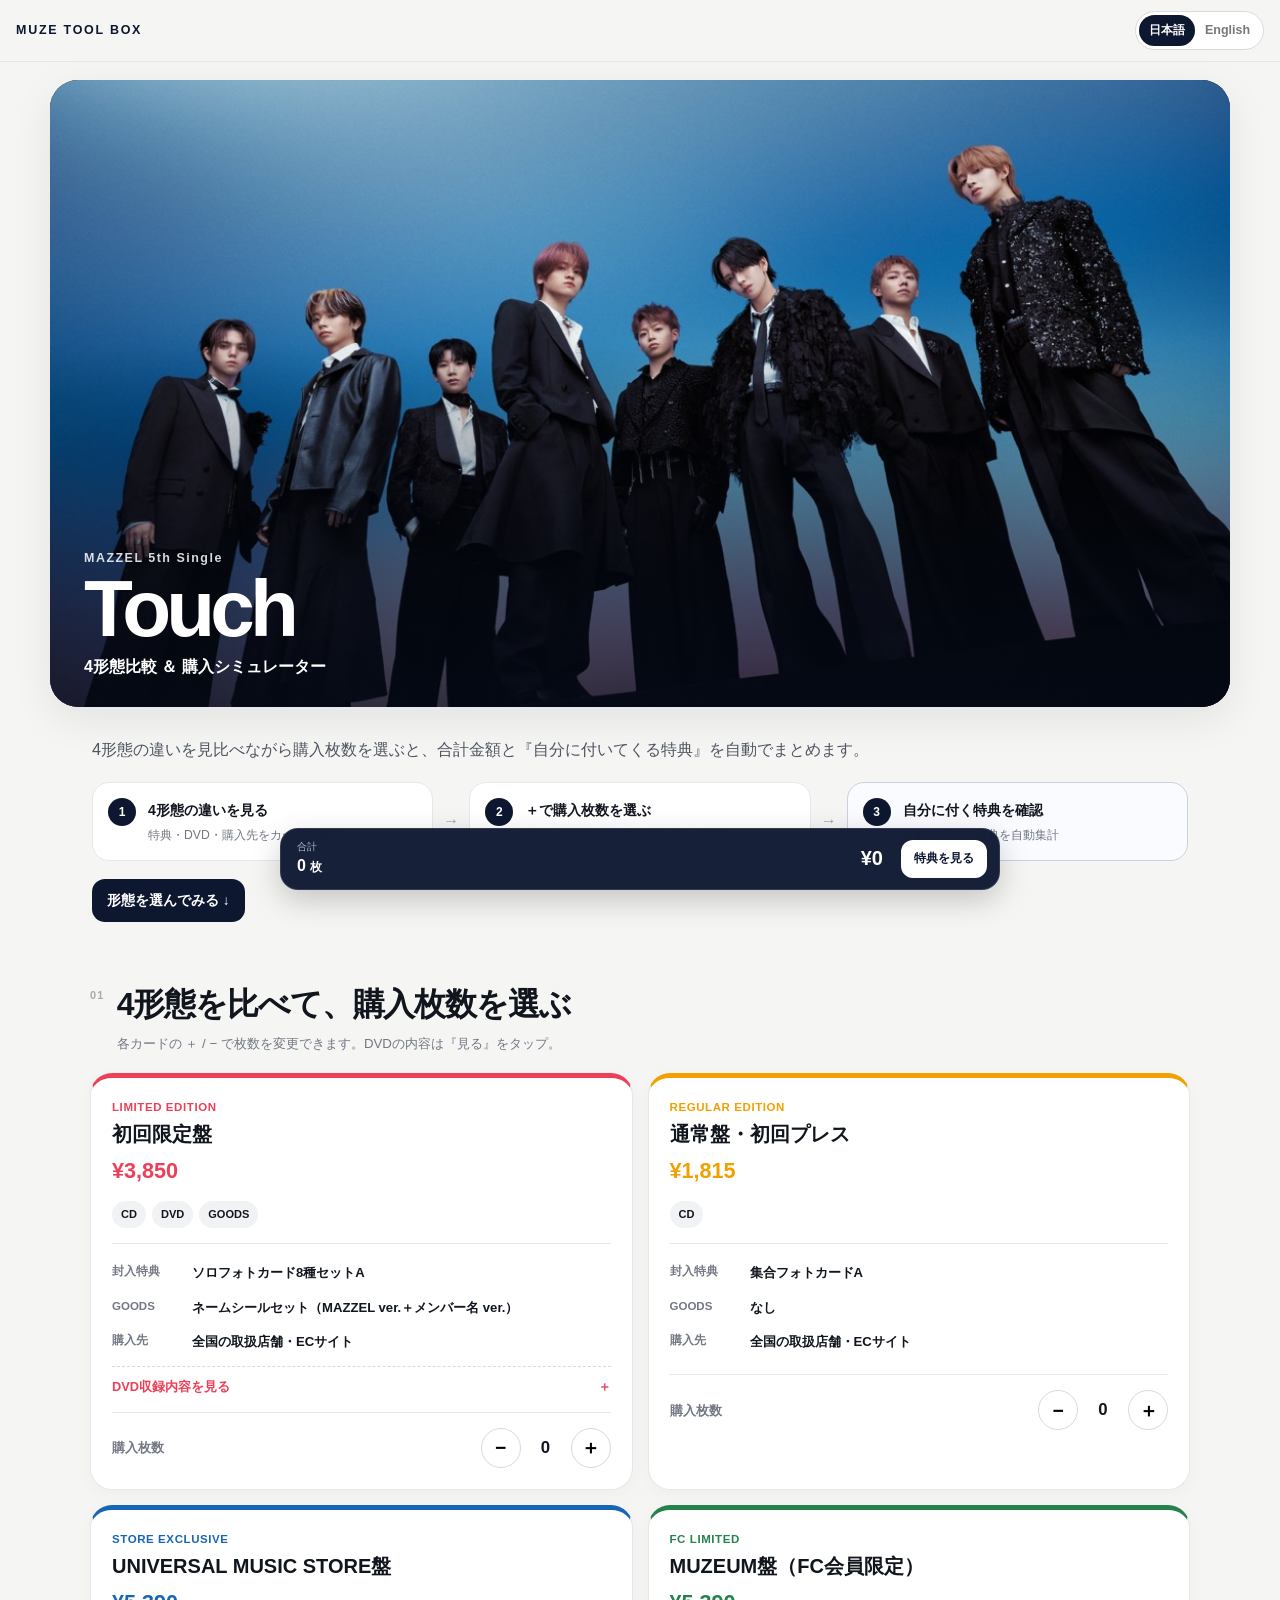
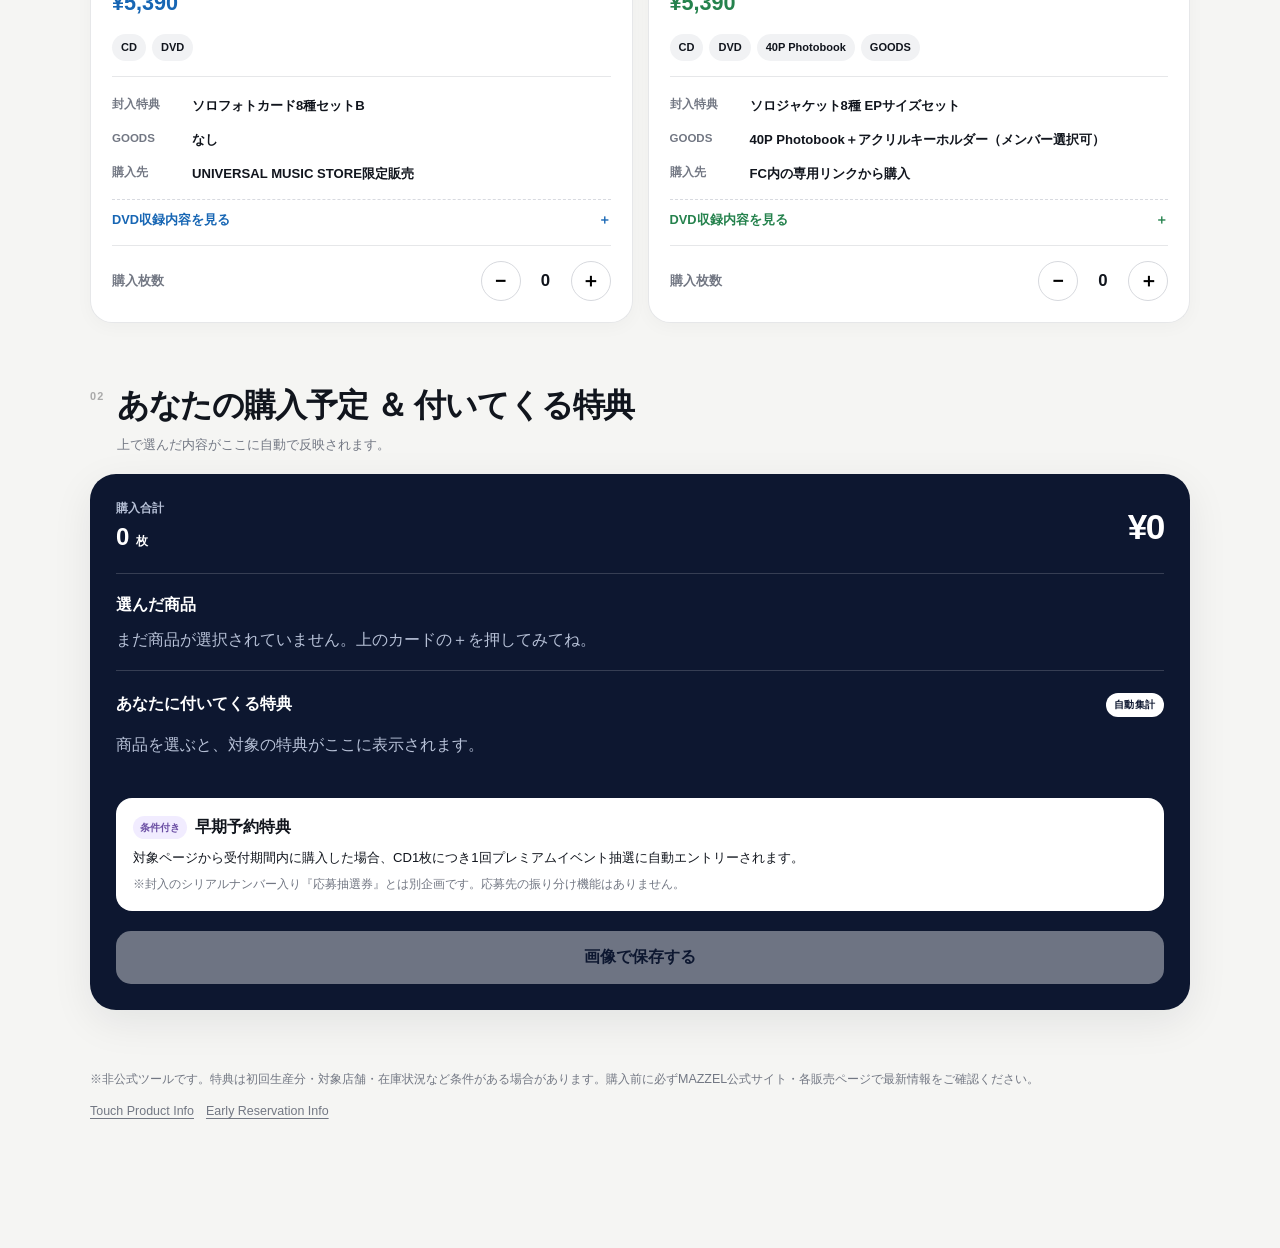
==== index.html @ d148adb3 "Update index.html" ====
<!doctype html>
<html lang="ja">
<head>
  <meta charset="utf-8">
  <meta name="viewport" content="width=device-width, initial-scale=1, viewport-fit=cover">
  <meta name="theme-color" content="#0d1730">
  <title>MAZZEL “Touch” 4 Versions Guide & Purchase Simulator</title>
  <meta name="description" content="MAZZEL 5th Single “Touch” 4形態の比較・購入シミュレーター">
  <link rel="stylesheet" href="./styles.css">
</head>
<body>
  <header class="topbar">
    <a href="#top" class="mini-brand">MUZE TOOL BOX</a>
    <div class="lang" aria-label="Language">
      <button class="lang-btn active" data-lang="ja" type="button">日本語</button>
      <button class="lang-btn" data-lang="en" type="button">English</button>
    </div>
  </header>

  <main id="top">
    <section class="hero">
      <img src="./assets/mazzel-touch.jpg" alt="MAZZEL artist photo" class="hero-img">
      <div class="hero-overlay"></div>
      <div class="hero-copy">
        <p class="eyebrow">MAZZEL 5th Single</p>
        <h1>Touch</h1>
        <p class="sub" data-ja="4形態比較 ＆ 購入シミュレーター" data-en="4 Versions Guide & Purchase Simulator">4形態比較 ＆ 購入シミュレーター</p>
      </div>
    </section>

    <section class="intro shell">
      <div class="intro-copy">
        <p class="intro-lead"
           data-ja="4形態の違いを見比べながら購入枚数を選ぶと、合計金額と『自分に付いてくる特典』を自動でまとめます。"
           data-en="Compare all four editions while choosing quantities, and the site will automatically show your total and the bonuses you’ll receive.">
          4形態の違いを見比べながら購入枚数を選ぶと、合計金額と「自分に付いてくる特典」を自動でまとめます。
        </p>
      </div>

      <div class="howto" aria-label="How to use">
        <div class="howto-item">
          <span class="howto-num">1</span>
          <div>
            <strong data-ja="4形態の違いを見る" data-en="Compare the 4 editions">4形態の違いを見る</strong>
            <p data-ja="特典・DVD・購入先をカードで確認" data-en="Check bonuses, DVDs and where to buy">特典・DVD・購入先をカードで確認</p>
          </div>
        </div>
        <div class="howto-arrow" aria-hidden="true">→</div>
        <div class="howto-item">
          <span class="howto-num">2</span>
          <div>
            <strong data-ja="＋で購入枚数を選ぶ" data-en="Choose quantities with +">＋で購入枚数を選ぶ</strong>
            <p data-ja="欲しい形態を何枚でも組み合わせOK" data-en="Mix and match any editions">欲しい形態を何枚でも組み合わせOK</p>
          </div>
        </div>
        <div class="howto-arrow" aria-hidden="true">→</div>
        <div class="howto-item highlight">
          <span class="howto-num">3</span>
          <div>
            <strong data-ja="自分に付く特典を確認" data-en="See your bonuses">自分に付く特典を確認</strong>
            <p data-ja="枚数に応じて特典を自動集計" data-en="Bonuses are counted automatically">枚数に応じて特典を自動集計</p>
          </div>
        </div>
      </div>

      <a class="start-btn" href="#products" data-ja="形態を選んでみる ↓" data-en="Start choosing editions ↓">形態を選んでみる ↓</a>
    </section>

    <section class="shell products-section" id="products">
      <div class="section-head">
        <span>01</span>
        <div>
          <h2 data-ja="4形態を比べて、購入枚数を選ぶ" data-en="Compare editions & choose quantities">4形態を比べて、購入枚数を選ぶ</h2>
          <p class="section-help" data-ja="各カードの ＋ / − で枚数を変更できます。DVDの内容は『見る』をタップ。" data-en="Use + / − on each card to change quantity. Tap “View” for DVD details.">各カードの ＋ / − で枚数を変更できます。DVDの内容は「見る」をタップ。</p>
        </div>
      </div>
      <div id="productGrid" class="product-grid"></div>
    </section>

    <section class="shell summary-section" id="summary">
      <div class="section-head">
        <span>02</span>
        <div>
          <h2 data-ja="あなたの購入予定 ＆ 付いてくる特典" data-en="Your plan & bonuses">あなたの購入予定 ＆ 付いてくる特典</h2>
          <p class="section-help" data-ja="上で選んだ内容がここに自動で反映されます。" data-en="Your selections above are automatically reflected here.">上で選んだ内容がここに自動で反映されます。</p>
        </div>
      </div>

      <div class="summary-card">
        <div class="total-row">
          <div>
            <span class="total-label" data-ja="購入合計" data-en="Purchase total">購入合計</span>
            <strong id="totalItems">0 <small data-ja="枚" data-en="items">枚</small></strong>
          </div>
          <strong id="totalPrice">¥0</strong>
        </div>

        <div class="summary-block">
          <h3 data-ja="選んだ商品" data-en="Selected editions">選んだ商品</h3>
          <div id="selectedList" class="selected-list empty">
            <p data-ja="まだ商品が選択されていません。上のカードの＋を押してみてね。" data-en="No items selected yet. Tap + on an edition card above.">まだ商品が選択されていません。上のカードの＋を押してみてね。</p>
          </div>
        </div>

        <div class="bonus-box">
          <div class="bonus-title-row">
            <h3 data-ja="あなたに付いてくる特典" data-en="Bonuses you’ll receive">あなたに付いてくる特典</h3>
            <span class="auto-badge" data-ja="自動集計" data-en="AUTO">自動集計</span>
          </div>
          <div id="bonusList" class="bonus-list">
            <p class="muted" data-ja="商品を選ぶと、対象の特典がここに表示されます。" data-en="Select editions to see all applicable bonuses here.">商品を選ぶと、対象の特典がここに表示されます。</p>
          </div>
        </div>

        <div class="conditional-box" id="earlyInfo">
          <div class="conditional-head">
            <span class="conditional-tag" data-ja="条件付き" data-en="IF ELIGIBLE">条件付き</span>
            <strong data-ja="早期予約特典" data-en="Early reservation bonus">早期予約特典</strong>
          </div>
          <p id="earlyEstimate" data-ja="対象ページから受付期間内に購入した場合、CD1枚につき1回プレミアムイベント抽選に自動エントリーされます。" data-en="If purchased from the eligible page during the entry period, each CD gives one automatic entry to the premium-event lottery.">対象ページから受付期間内に購入した場合、CD1枚につき1回プレミアムイベント抽選に自動エントリーされます。</p>
          <p class="conditional-note" data-ja="※封入のシリアルナンバー入り『応募抽選券』とは別企画です。応募先の振り分け機能はありません。" data-en="This is separate from the serial-numbered lottery ticket enclosed in first-press copies. This simulator does not allocate entries by event or venue.">※封入のシリアルナンバー入り「応募抽選券」とは別企画です。応募先の振り分け機能はありません。</p>
        </div>

        <button id="shareBtn" class="share-btn" type="button" disabled>
          <span data-ja="画像で保存する" data-en="Share this plan">画像で保存する</span>
        </button>
      </div>
    </section>

    <footer class="footer shell">
      <p data-ja="※非公式ツールです。特典は初回生産分・対象店舗・在庫状況など条件がある場合があります。購入前に必ずMAZZEL公式サイト・各販売ページで最新情報をご確認ください。"
         data-en="Unofficial fan tool. Some bonuses depend on first-press availability, eligible stores or stock. Please check MAZZEL’s official website and each store page before purchasing.">
         ※非公式ツールです。特典は初回生産分・対象店舗・在庫状況など条件がある場合があります。購入前に必ずMAZZEL公式サイト・各販売ページで最新情報をご確認ください。
      </p>
      <div class="links">
        <a href="https://mazzel.tokyo/news/5565/" target="_blank" rel="noopener">Touch Product Info</a>
        <a href="https://mazzel.tokyo/news/5568/" target="_blank" rel="noopener">Early Reservation Info</a>
      </div>
    </footer>
  </main>

  <div class="sticky-total">
    <div>
      <span data-ja="合計" data-en="Total">合計</span>
      <strong id="stickyItems">0 <small data-ja="枚" data-en="items">枚</small></strong>
    </div>
    <strong id="stickyPrice">¥0</strong>
    <a href="#summary" id="summaryJump" class="jump-btn" data-ja="特典を見る" data-en="See bonuses">特典を見る</a>
  </div>

  <script src="./script.js"></script>
</body>
</html>
---- styles.css ----
:root{
  --bg:#f5f5f3;
  --paper:#ffffff;
  --ink:#11151d;
  --muted:#727783;
  --line:#e6e7e9;
  --navy:#0d1730;
  --red:#ed4058;
  --orange:#f0a000;
  --blue:#1766b4;
  --green:#25824d;
  --shadow:0 12px 40px rgba(12,20,38,.08);
}
*{box-sizing:border-box}
html{scroll-behavior:smooth}
body{
  margin:0;background:var(--bg);color:var(--ink);
  font-family:-apple-system,BlinkMacSystemFont,"Segoe UI","Helvetica Neue","Hiragino Kaku Gothic ProN","Yu Gothic",Meiryo,Arial,sans-serif;
  line-height:1.55;padding-bottom:92px;
}
button,select,input{font:inherit} button{cursor:pointer} a{color:inherit}
.topbar{position:sticky;top:0;z-index:50;height:62px;padding:0 max(16px,env(safe-area-inset-left));display:flex;align-items:center;justify-content:space-between;background:rgba(245,245,243,.92);backdrop-filter:blur(18px);border-bottom:1px solid rgba(0,0,0,.06)}
.mini-brand{font-size:.78rem;font-weight:900;letter-spacing:.14em;text-decoration:none;color:var(--navy)}
.lang{display:flex;border:1px solid #d9dadd;background:#fff;padding:3px;border-radius:999px}
.lang-btn{border:0;background:transparent;padding:6px 10px;border-radius:999px;font-size:.78rem;font-weight:800;color:#777}
.lang-btn.active{background:var(--navy);color:#fff}
.hero{position:relative;max-width:1180px;margin:18px auto 0;border-radius:28px;overflow:hidden;background:#111;box-shadow:var(--shadow)}
.hero-img{display:block;width:100%;aspect-ratio:16/8.5;object-fit:cover;object-position:center 43%}
.hero-overlay{position:absolute;inset:42% 0 0;background:linear-gradient(transparent,rgba(4,10,23,.8))}
.hero-copy{position:absolute;left:34px;bottom:27px;color:#fff}.eyebrow{margin:0 0 4px;font-size:.78rem;letter-spacing:.12em;font-weight:800;opacity:.85}
.hero h1{margin:0;font-size:clamp(2.5rem,7vw,5rem);line-height:.92;letter-spacing:-.06em}.hero .sub{margin:9px 0 0;font-weight:700}
.shell{width:min(1100px,calc(100% - 28px));margin-inline:auto}
.intro{padding:30px 2px 0}.intro-copy{max-width:800px}.intro-lead{font-size:1.02rem;color:#4f5561;margin:0}
.howto{margin-top:20px;display:grid;grid-template-columns:1fr auto 1fr auto 1fr;align-items:stretch;gap:10px}
.howto-item{display:flex;gap:12px;align-items:flex-start;background:#fff;border:1px solid var(--line);border-radius:17px;padding:15px}
.howto-item.highlight{border-color:#c9d0de;background:#f9fbff}.howto-num{flex:0 0 28px;width:28px;height:28px;border-radius:50%;display:grid;place-items:center;background:var(--navy);color:#fff;font-size:.75rem;font-weight:900}
.howto-item strong{font-size:.88rem}.howto-item p{margin:3px 0 0;color:var(--muted);font-size:.76rem}.howto-arrow{display:grid;place-items:center;color:#9ca1aa;font-weight:900}
.start-btn{display:inline-flex;margin-top:18px;background:var(--navy);color:#fff;text-decoration:none;border-radius:13px;padding:11px 15px;font-size:.85rem;font-weight:900}
.products-section,.summary-section{padding-top:58px}.section-head{display:flex;align-items:flex-start;gap:12px;margin-bottom:18px}.section-head>span{padding-top:7px;font-size:.68rem;font-weight:900;letter-spacing:.12em;color:#aaa}.section-head h2{margin:0;font-size:clamp(1.35rem,3vw,2rem);letter-spacing:-.035em}.section-help{margin:5px 0 0;color:var(--muted);font-size:.83rem}
.product-grid{display:grid;grid-template-columns:repeat(2,1fr);gap:15px}
.product-card{--c:#777;background:var(--paper);border:1px solid var(--line);border-top:5px solid var(--c);border-radius:22px;padding:21px;box-shadow:0 4px 18px rgba(20,25,40,.03)}
.product-card[data-color="red"]{--c:var(--red)}.product-card[data-color="orange"]{--c:var(--orange)}.product-card[data-color="blue"]{--c:var(--blue)}.product-card[data-color="green"]{--c:var(--green)}
.product-kicker{font-size:.72rem;font-weight:900;color:var(--c);letter-spacing:.05em;margin:0 0 5px}.product-name{font-size:1.25rem;line-height:1.25;margin:0}.product-price{font-size:1.35rem;font-weight:900;margin:7px 0 14px;color:var(--c)}
.badges{display:flex;gap:6px;flex-wrap:wrap;margin-bottom:15px}.badge{font-size:.69rem;font-weight:850;background:#f1f2f4;border-radius:999px;padding:5px 9px}
.card-info{border-top:1px solid var(--line);padding-top:12px}.info-line{display:grid;grid-template-columns:72px 1fr;gap:8px;padding:7px 0}.info-line .label{font-size:.72rem;color:var(--muted);font-weight:850}.info-line .value{font-size:.82rem;font-weight:700;min-width:0}
.dvd-details{margin-top:7px;border-top:1px dashed #d8dae0;padding-top:10px}.dvd-details summary{list-style:none;cursor:pointer;color:var(--c);font-size:.8rem;font-weight:900}.dvd-details summary::-webkit-details-marker{display:none}.dvd-details summary::after{content:"＋";float:right}.dvd-details[open] summary::after{content:"−"}.dvd-list{font-size:.76rem;margin:10px 0 0;padding-left:1.2em}.dvd-list li+li{margin-top:5px}
.qty-row{display:flex;align-items:center;justify-content:space-between;margin-top:15px;padding-top:15px;border-top:1px solid var(--line)}.qty-label{font-size:.8rem;color:var(--muted);font-weight:800}.stepper{display:flex;align-items:center;gap:12px}.step-btn{width:40px;height:40px;border-radius:50%;border:1px solid #d7d9de;background:#fff;font-size:1.2rem;font-weight:800}.step-btn:active{background:#f0f1f3}.qty{min-width:26px;text-align:center;font-weight:900;font-size:1.05rem}
.keyholder-area{margin-top:16px;padding-top:16px;border-top:1px dashed #d7d9de}.keyholder-area h4{margin:0 0 5px;font-size:.9rem}.keyholder-help{margin:0 0 10px;color:var(--muted);font-size:.75rem}.key-select-row{display:grid;grid-template-columns:50px 1fr;align-items:center;gap:10px;margin-top:8px}.key-select-row span{font-size:.8rem;color:var(--muted);font-weight:800}.key-select-row select{width:100%;padding:10px 12px;border:1px solid #d9dce2;border-radius:12px;background:#fff}
.summary-card{background:var(--navy);color:#fff;border-radius:26px;padding:26px;box-shadow:var(--shadow)}.total-row{display:flex;align-items:flex-end;justify-content:space-between;padding-bottom:18px;border-bottom:1px solid rgba(255,255,255,.17)}.total-label{display:block;font-size:.72rem;color:#b7c1d7;font-weight:800}#totalItems{font-size:1.5rem}#totalItems small,#stickyItems small{font-size:.75rem}#totalPrice{font-size:2.2rem;letter-spacing:-.04em}
.summary-block{padding-top:19px}.summary-block h3,.bonus-box h3{margin:0;font-size:1rem}.selected-list{padding:10px 0 18px;border-bottom:1px solid rgba(255,255,255,.17)}.selected-list.empty{color:#b7c1d7}.selected-list.empty p{margin:0}.selected-row{display:grid;grid-template-columns:1fr auto;gap:12px;padding:7px 0}.selected-row span:last-child{font-weight:850}.selected-sub{font-size:.78rem;color:#b7c1d7;margin-top:3px}
.bonus-box{padding:21px 0 4px}.bonus-title-row{display:flex;align-items:center;justify-content:space-between;gap:10px;margin-bottom:12px}.auto-badge{font-size:.65rem;font-weight:900;letter-spacing:.05em;padding:4px 8px;border-radius:999px;background:#fff;color:var(--navy)}.bonus-item{display:flex;justify-content:space-between;gap:14px;padding:9px 0;border-bottom:1px solid rgba(255,255,255,.09);font-size:.9rem}.bonus-item strong{text-align:right}.muted{color:#b7c1d7}
.conditional-box{margin-top:20px;background:#fff;color:var(--ink);border-radius:16px;padding:17px}.conditional-head{display:flex;align-items:center;gap:8px;margin-bottom:8px}.conditional-tag{font-size:.63rem;background:#f1ecff;color:#6b4fa4;border-radius:999px;padding:4px 7px;font-weight:900}.conditional-box p{margin:0;font-size:.82rem}.conditional-box .conditional-note{margin-top:7px;color:var(--muted);font-size:.75rem}
.share-btn{width:100%;margin-top:20px;border:0;border-radius:15px;padding:14px;background:#fff;color:var(--navy);font-weight:900}.share-btn:disabled{opacity:.4;cursor:not-allowed}
.footer{padding:48px 0 35px;color:var(--muted);font-size:.78rem}.footer .links{display:flex;flex-wrap:wrap;gap:12px;margin-top:10px}.footer a{text-underline-offset:3px}
.sticky-total{position:fixed;z-index:60;left:50%;bottom:max(10px,env(safe-area-inset-bottom));transform:translateX(-50%);width:min(720px,calc(100% - 20px));border:1px solid rgba(255,255,255,.12);background:rgba(13,23,48,.96);color:#fff;backdrop-filter:blur(18px);border-radius:18px;padding:10px 12px 10px 16px;display:grid;grid-template-columns:auto 1fr auto;align-items:center;gap:18px;box-shadow:0 10px 30px rgba(0,0,0,.2)}.sticky-total>div span{display:block;font-size:.62rem;color:#aeb8cd}#stickyItems{font-size:1rem}#stickyPrice{text-align:right;font-size:1.25rem}.jump-btn{background:#fff;color:var(--navy);padding:9px 13px;border-radius:12px;text-decoration:none;font-size:.78rem;font-weight:900}
@media(max-width:760px){.hero{margin-top:10px;border-radius:20px}.hero-copy{left:20px;bottom:18px}.product-grid{grid-template-columns:1fr}.products-section,.summary-section{padding-top:46px}.howto{grid-template-columns:1fr}.howto-arrow{transform:rotate(90deg);height:12px}}
@media(max-width:430px){.hero-img{aspect-ratio:4/3}.hero-copy{left:16px}.product-card{padding:18px}.summary-card{padding:20px}.sticky-total{gap:9px}.info-line{grid-template-columns:64px 1fr}.bonus-item{font-size:.83rem}}
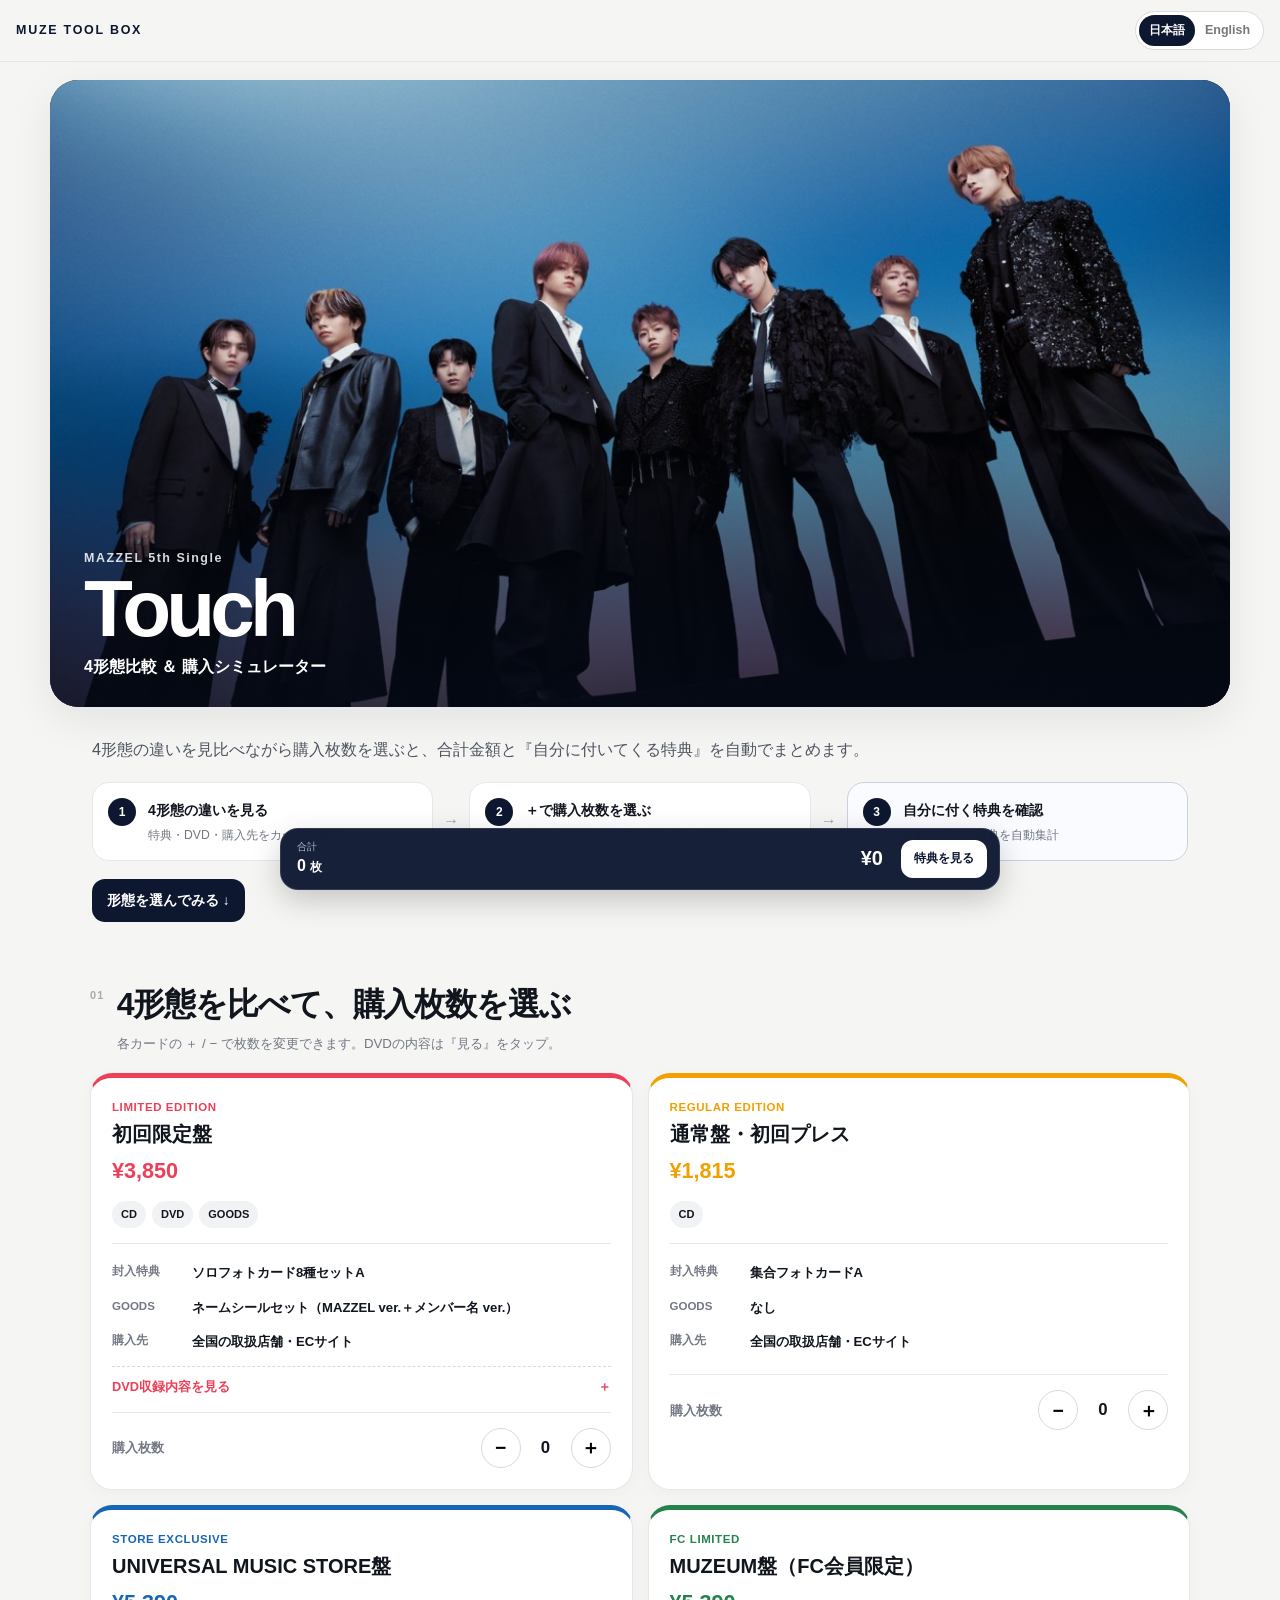
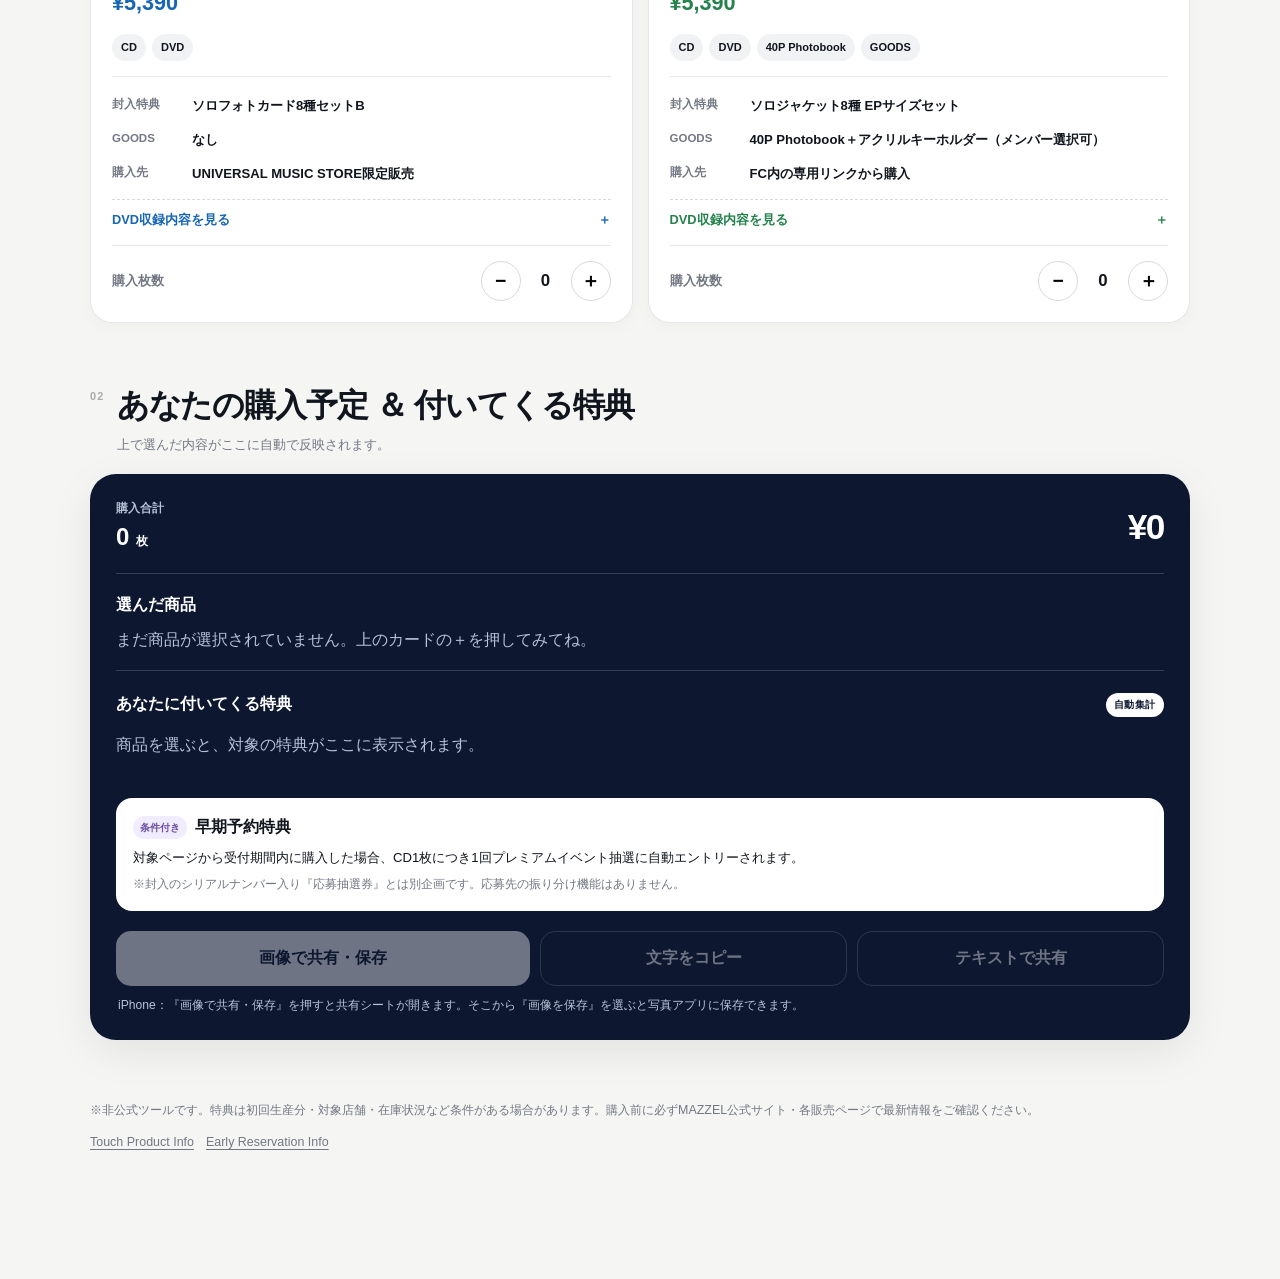
==== commit 38ab89dc: "Add files via upload" ====
--- a/index.html
+++ b/index.html
@@ -121,9 +121,22 @@
           <p class="conditional-note" data-ja="※封入のシリアルナンバー入り『応募抽選券』とは別企画です。応募先の振り分け機能はありません。" data-en="This is separate from the serial-numbered lottery ticket enclosed in first-press copies. This simulator does not allocate entries by event or venue.">※封入のシリアルナンバー入り「応募抽選券」とは別企画です。応募先の振り分け機能はありません。</p>
         </div>
 
-        <button id="shareBtn" class="share-btn" type="button" disabled>
-          <span data-ja="画像で保存する" data-en="Share this plan">画像で保存する</span>
-        </button>
+        <div class="share-actions">
+          <button id="imageShareBtn" class="share-btn primary-share" type="button" disabled>
+            <span data-ja="画像で共有・保存" data-en="Share / Save as image">画像で共有・保存</span>
+          </button>
+          <button id="copyBtn" class="share-btn secondary-share" type="button" disabled>
+            <span data-ja="文字をコピー" data-en="Copy text">文字をコピー</span>
+          </button>
+          <button id="shareBtn" class="share-btn secondary-share" type="button" disabled>
+            <span data-ja="テキストで共有" data-en="Share as text">テキストで共有</span>
+          </button>
+        </div>
+        <p class="share-help"
+           data-ja="iPhone：『画像で共有・保存』を押すと共有シートが開きます。そこから『画像を保存』を選ぶと写真アプリに保存できます。"
+           data-en="iPhone: Tap “Share / Save as image,” then choose “Save Image” in the share sheet to save it to Photos.">
+          iPhone：「画像で共有・保存」を押すと共有シートが開きます。そこから「画像を保存」を選ぶと写真アプリに保存できます。
+        </p>
       </div>
     </section>
 
@@ -148,6 +161,7 @@
     <a href="#summary" id="summaryJump" class="jump-btn" data-ja="特典を見る" data-en="See bonuses">特典を見る</a>
   </div>
 
+  <div class="toast" id="toast" role="status" aria-live="polite"></div>
   <script src="./script.js"></script>
 </body>
 </html>
--- a/styles.css
+++ b/styles.css
@@ -55,3 +55,44 @@
 .sticky-total{position:fixed;z-index:60;left:50%;bottom:max(10px,env(safe-area-inset-bottom));transform:translateX(-50%);width:min(720px,calc(100% - 20px));border:1px solid rgba(255,255,255,.12);background:rgba(13,23,48,.96);color:#fff;backdrop-filter:blur(18px);border-radius:18px;padding:10px 12px 10px 16px;display:grid;grid-template-columns:auto 1fr auto;align-items:center;gap:18px;box-shadow:0 10px 30px rgba(0,0,0,.2)}.sticky-total>div span{display:block;font-size:.62rem;color:#aeb8cd}#stickyItems{font-size:1rem}#stickyPrice{text-align:right;font-size:1.25rem}.jump-btn{background:#fff;color:var(--navy);padding:9px 13px;border-radius:12px;text-decoration:none;font-size:.78rem;font-weight:900}
 @media(max-width:760px){.hero{margin-top:10px;border-radius:20px}.hero-copy{left:20px;bottom:18px}.product-grid{grid-template-columns:1fr}.products-section,.summary-section{padding-top:46px}.howto{grid-template-columns:1fr}.howto-arrow{transform:rotate(90deg);height:12px}}
 @media(max-width:430px){.hero-img{aspect-ratio:4/3}.hero-copy{left:16px}.product-card{padding:18px}.summary-card{padding:20px}.sticky-total{gap:9px}.info-line{grid-template-columns:64px 1fr}.bonus-item{font-size:.83rem}}
+
+.share-actions{
+  display:grid;
+  grid-template-columns:1.35fr 1fr 1fr;
+  gap:10px;
+  margin-top:20px;
+}
+.share-actions .share-btn{margin-top:0;min-height:48px}
+.primary-share{background:#fff;color:var(--navy)}
+.secondary-share{
+  background:transparent;
+  color:#fff;
+  border:1px solid rgba(255,255,255,.32);
+}
+.share-help{
+  margin:10px 2px 0;
+  color:#b9c3d8;
+  font-size:.76rem;
+  line-height:1.55;
+}
+.toast{
+  position:fixed;
+  left:50%;
+  bottom:94px;
+  transform:translateX(-50%) translateY(12px);
+  background:#111827;
+  color:#fff;
+  padding:10px 15px;
+  border-radius:999px;
+  font-size:.82rem;
+  opacity:0;
+  pointer-events:none;
+  transition:.18s ease;
+  z-index:100;
+  box-shadow:0 8px 24px rgba(0,0,0,.18);
+}
+.toast.show{opacity:1;transform:translateX(-50%) translateY(0)}
+@media(max-width:700px){
+  .share-actions{grid-template-columns:1fr 1fr}
+  .share-actions .primary-share{grid-column:1/-1}
+}
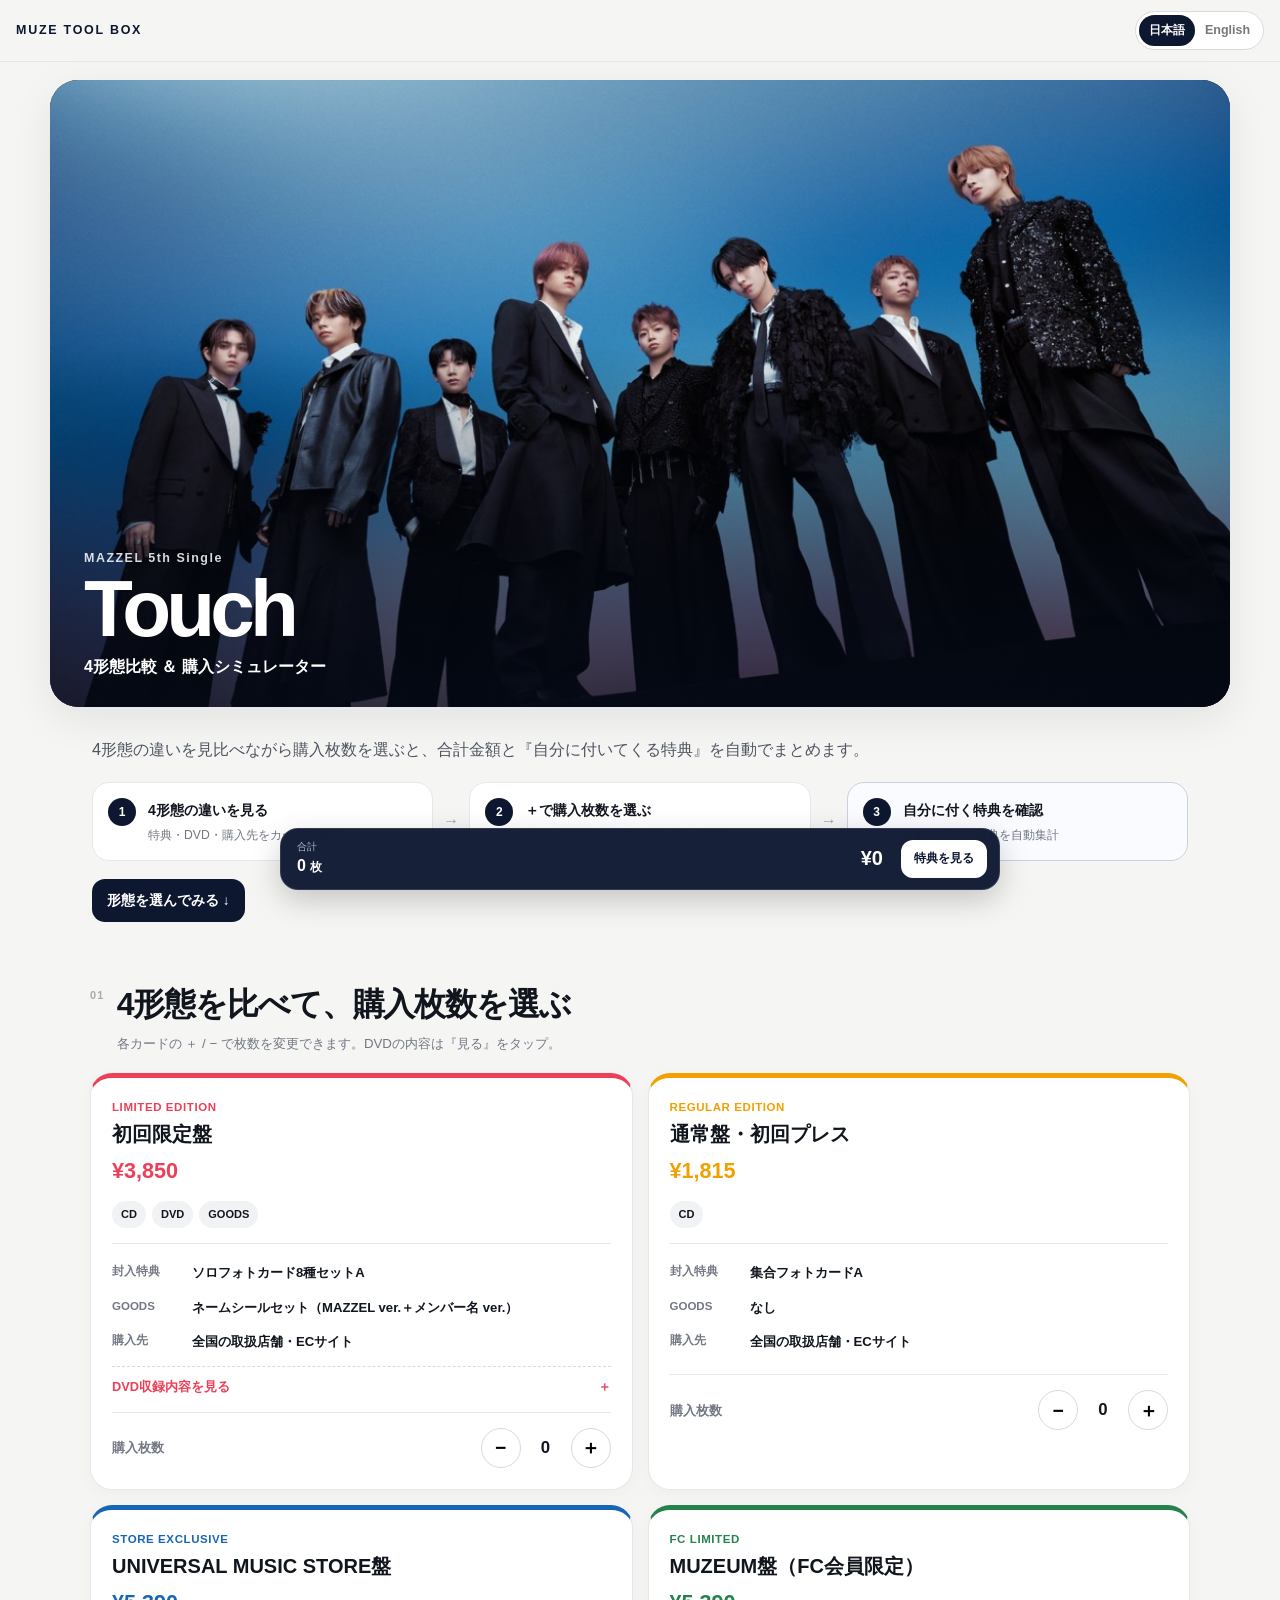
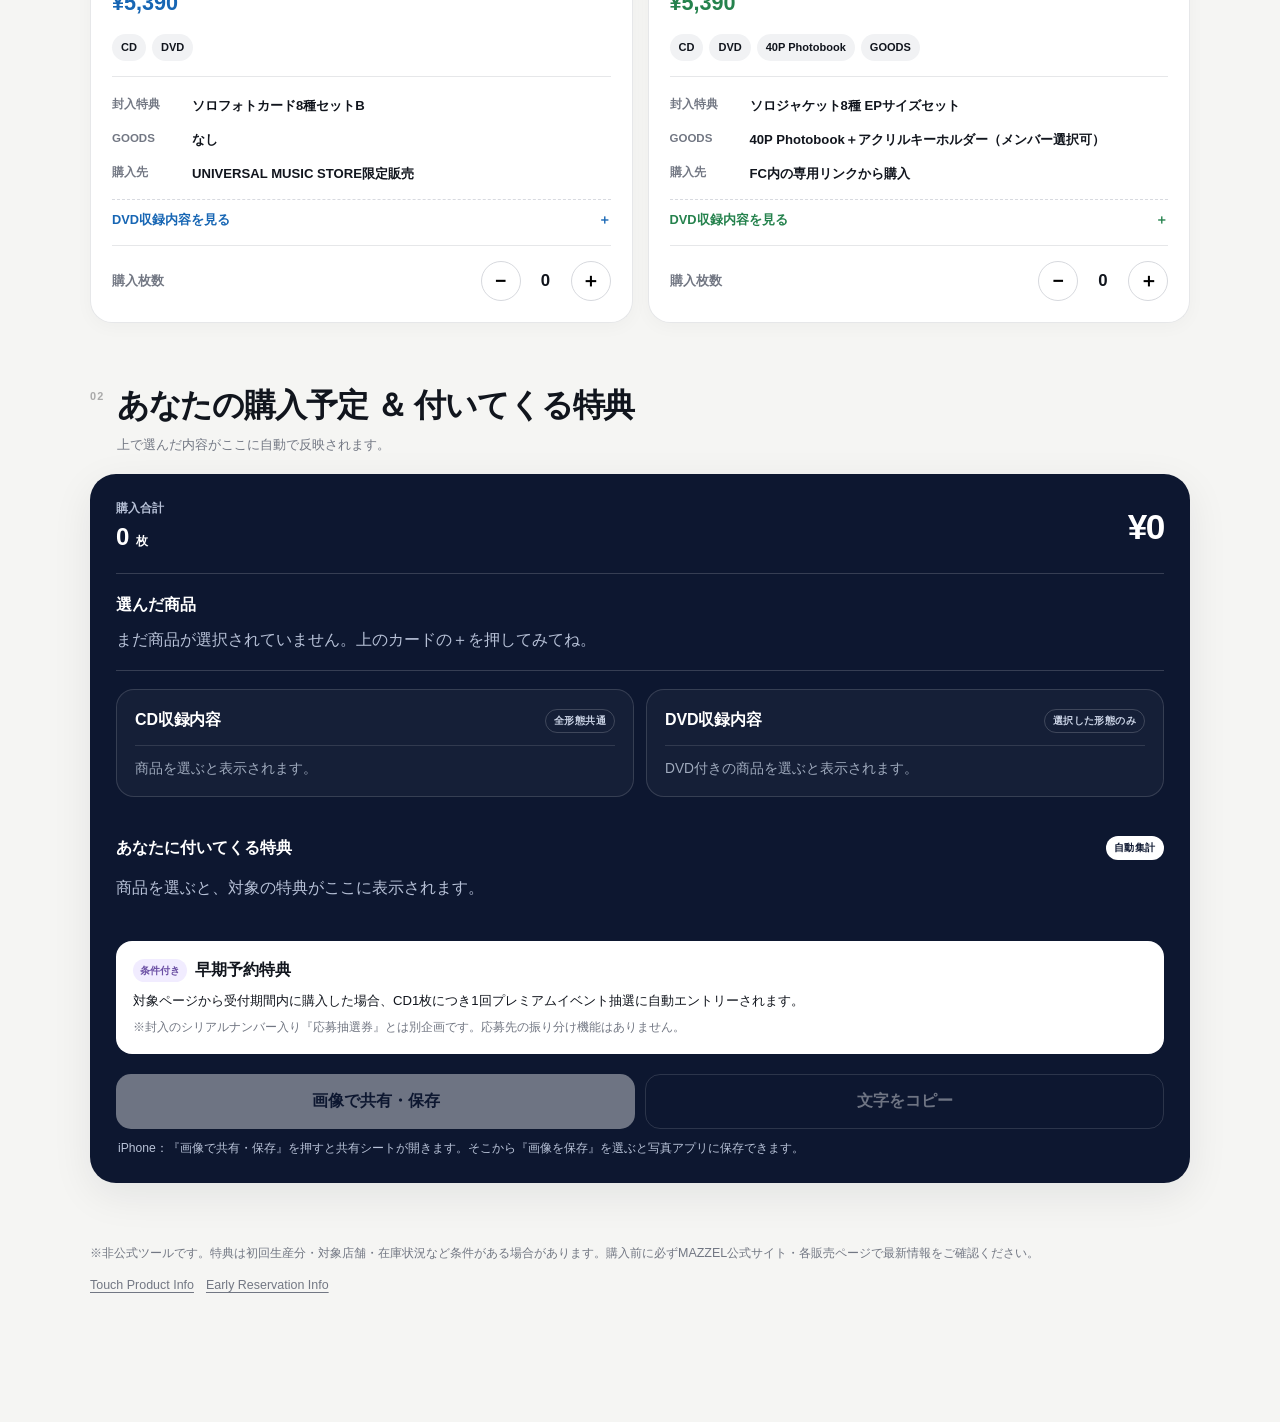
==== commit e1d46f25: "Add files via upload" ====
--- a/index.html
+++ b/index.html
@@ -102,6 +102,28 @@
           </div>
         </div>
 
+        <div class="content-summary-grid">
+          <section class="content-summary-box">
+            <div class="content-summary-title">
+              <h3 data-ja="CD収録内容" data-en="CD contents">CD収録内容</h3>
+              <span class="content-common" data-ja="全形態共通" data-en="COMMON">全形態共通</span>
+            </div>
+            <div id="cdSummary" class="content-summary-body">
+              <p class="muted" data-ja="商品を選ぶと表示されます。" data-en="Select an edition to view the CD contents.">商品を選ぶと表示されます。</p>
+            </div>
+          </section>
+
+          <section class="content-summary-box">
+            <div class="content-summary-title">
+              <h3 data-ja="DVD収録内容" data-en="DVD contents">DVD収録内容</h3>
+              <span class="content-common" data-ja="選択した形態のみ" data-en="SELECTED EDITIONS">選択した形態のみ</span>
+            </div>
+            <div id="dvdSummary" class="content-summary-body">
+              <p class="muted" data-ja="DVD付きの商品を選ぶと表示されます。" data-en="Select an edition with a DVD to view its contents.">DVD付きの商品を選ぶと表示されます。</p>
+            </div>
+          </section>
+        </div>
+
         <div class="bonus-box">
           <div class="bonus-title-row">
             <h3 data-ja="あなたに付いてくる特典" data-en="Bonuses you’ll receive">あなたに付いてくる特典</h3>
@@ -127,9 +149,6 @@
           </button>
           <button id="copyBtn" class="share-btn secondary-share" type="button" disabled>
             <span data-ja="文字をコピー" data-en="Copy text">文字をコピー</span>
-          </button>
-          <button id="shareBtn" class="share-btn secondary-share" type="button" disabled>
-            <span data-ja="テキストで共有" data-en="Share as text">テキストで共有</span>
           </button>
         </div>
         <p class="share-help"
--- a/styles.css
+++ b/styles.css
@@ -58,7 +58,7 @@
 
 .share-actions{
   display:grid;
-  grid-template-columns:1.35fr 1fr 1fr;
+  grid-template-columns:1fr 1fr;
   gap:10px;
   margin-top:20px;
 }
@@ -94,5 +94,92 @@
 .toast.show{opacity:1;transform:translateX(-50%) translateY(0)}
 @media(max-width:700px){
   .share-actions{grid-template-columns:1fr 1fr}
-  .share-actions .primary-share{grid-column:1/-1}
 }
+
+
+/* v5: CD / DVD contents inside the purchase summary */
+.content-summary-grid{
+  display:grid;
+  grid-template-columns:1fr 1fr;
+  gap:12px;
+  margin-top:18px;
+  margin-bottom:18px;
+}
+.content-summary-box{
+  min-width:0;
+  border:1px solid rgba(255,255,255,.14);
+  border-radius:18px;
+  padding:18px 18px 16px;
+  background:rgba(255,255,255,.035);
+}
+.content-summary-title{
+  display:flex;
+  justify-content:space-between;
+  align-items:center;
+  gap:12px;
+  padding-bottom:12px;
+  margin-bottom:12px;
+  border-bottom:1px solid rgba(255,255,255,.12);
+}
+.content-summary-title h3{
+  margin:0;
+  color:#fff;
+  font-size:1rem;
+  letter-spacing:-.01em;
+}
+.content-common{
+  flex:0 0 auto;
+  border:1px solid rgba(255,255,255,.18);
+  border-radius:999px;
+  padding:3px 8px;
+  color:#cbd4e6;
+  font-size:.65rem;
+  font-weight:800;
+  letter-spacing:.04em;
+}
+.content-summary-body{
+  color:#fff;
+  font-size:.86rem;
+}
+.content-summary-body .muted{
+  color:#9faabd;
+  margin:0;
+}
+.cd-track-list{
+  margin:0;
+  padding-left:1.35em;
+}
+.cd-track-list li+li{margin-top:5px}
+.dvd-summary-edition + .dvd-summary-edition{
+  margin-top:16px;
+  padding-top:14px;
+  border-top:1px solid rgba(255,255,255,.12);
+}
+.dvd-summary-edition-head{
+  display:flex;
+  justify-content:space-between;
+  align-items:baseline;
+  gap:12px;
+  margin-bottom:8px;
+}
+.dvd-summary-edition-head strong{
+  color:#fff;
+  font-size:.88rem;
+}
+.dvd-summary-edition-head span{
+  color:#b8c2d5;
+  font-size:.75rem;
+  font-weight:800;
+  white-space:nowrap;
+}
+.dvd-summary-list{
+  margin:0;
+  padding-left:1.2em;
+  color:#cbd3e2;
+  font-size:.78rem;
+  line-height:1.55;
+}
+.dvd-summary-list li+li{margin-top:5px}
+@media(max-width:760px){
+  .content-summary-grid{grid-template-columns:1fr}
+}
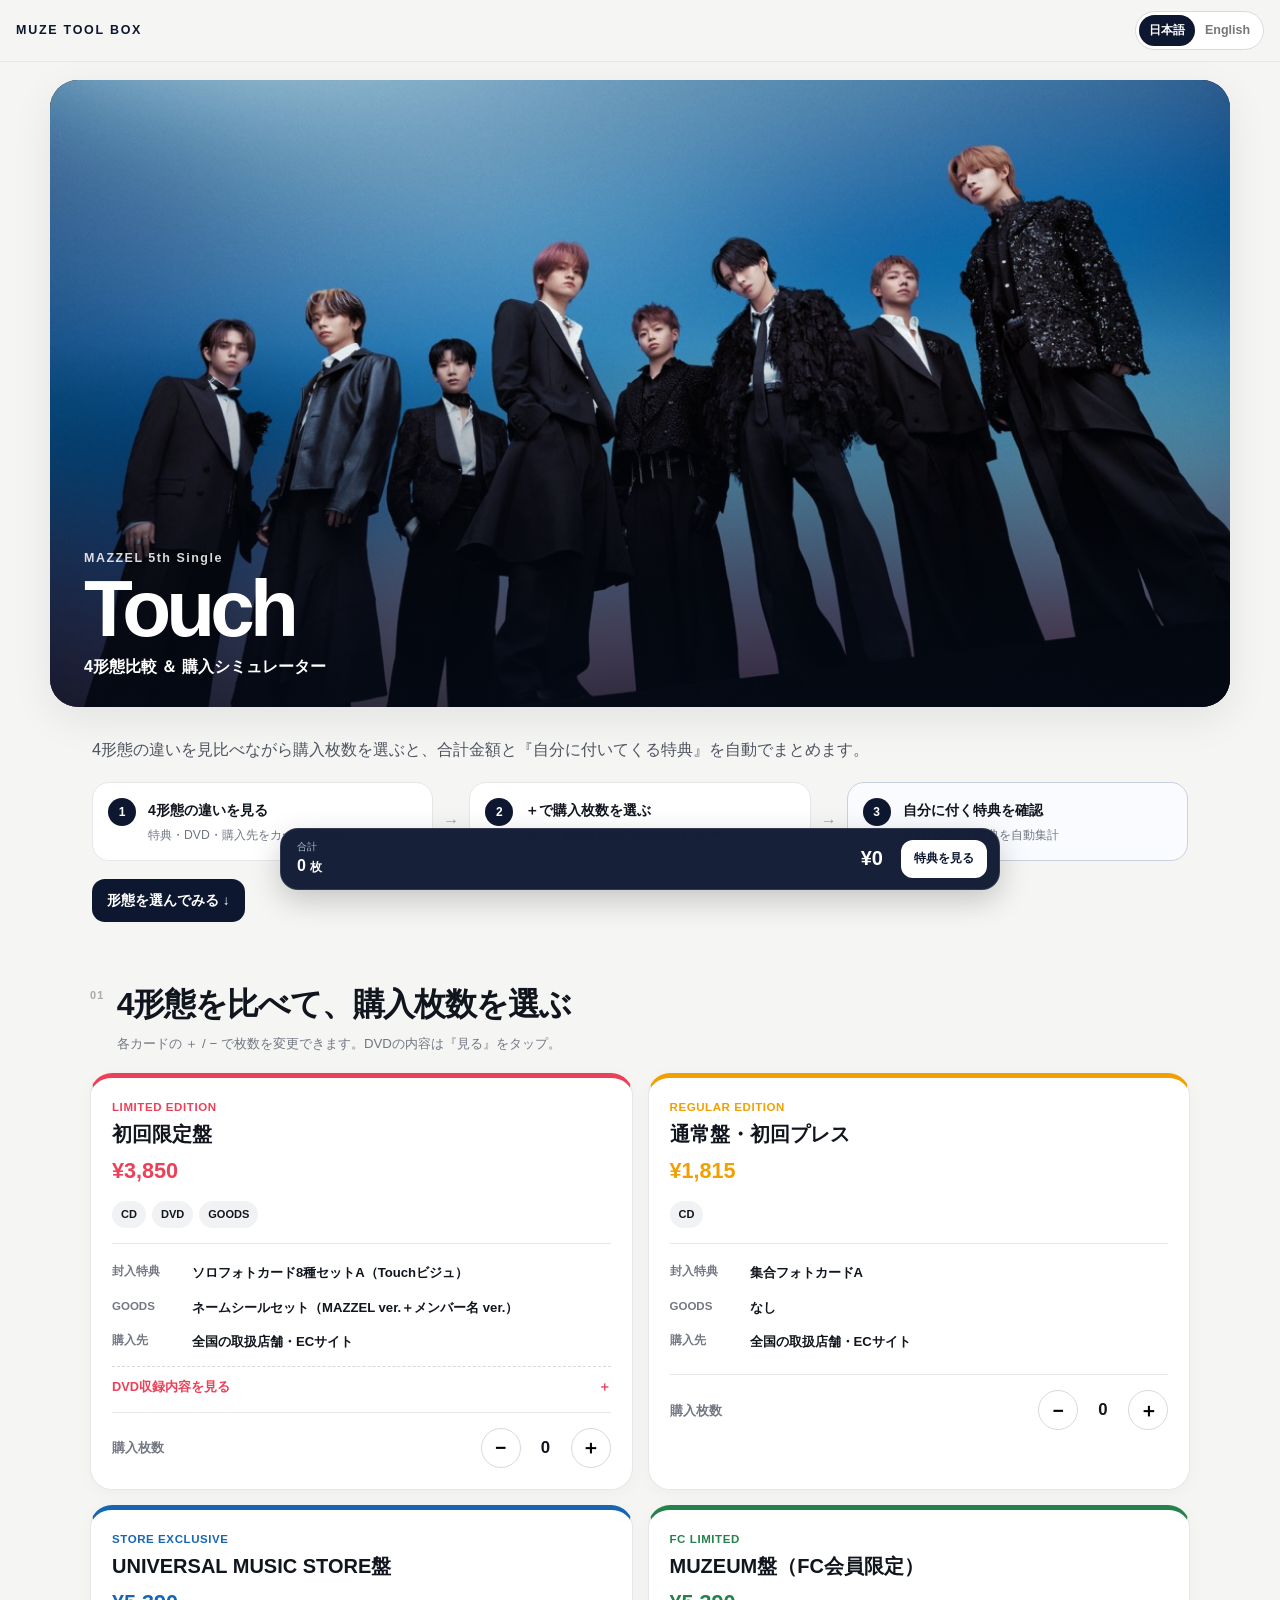
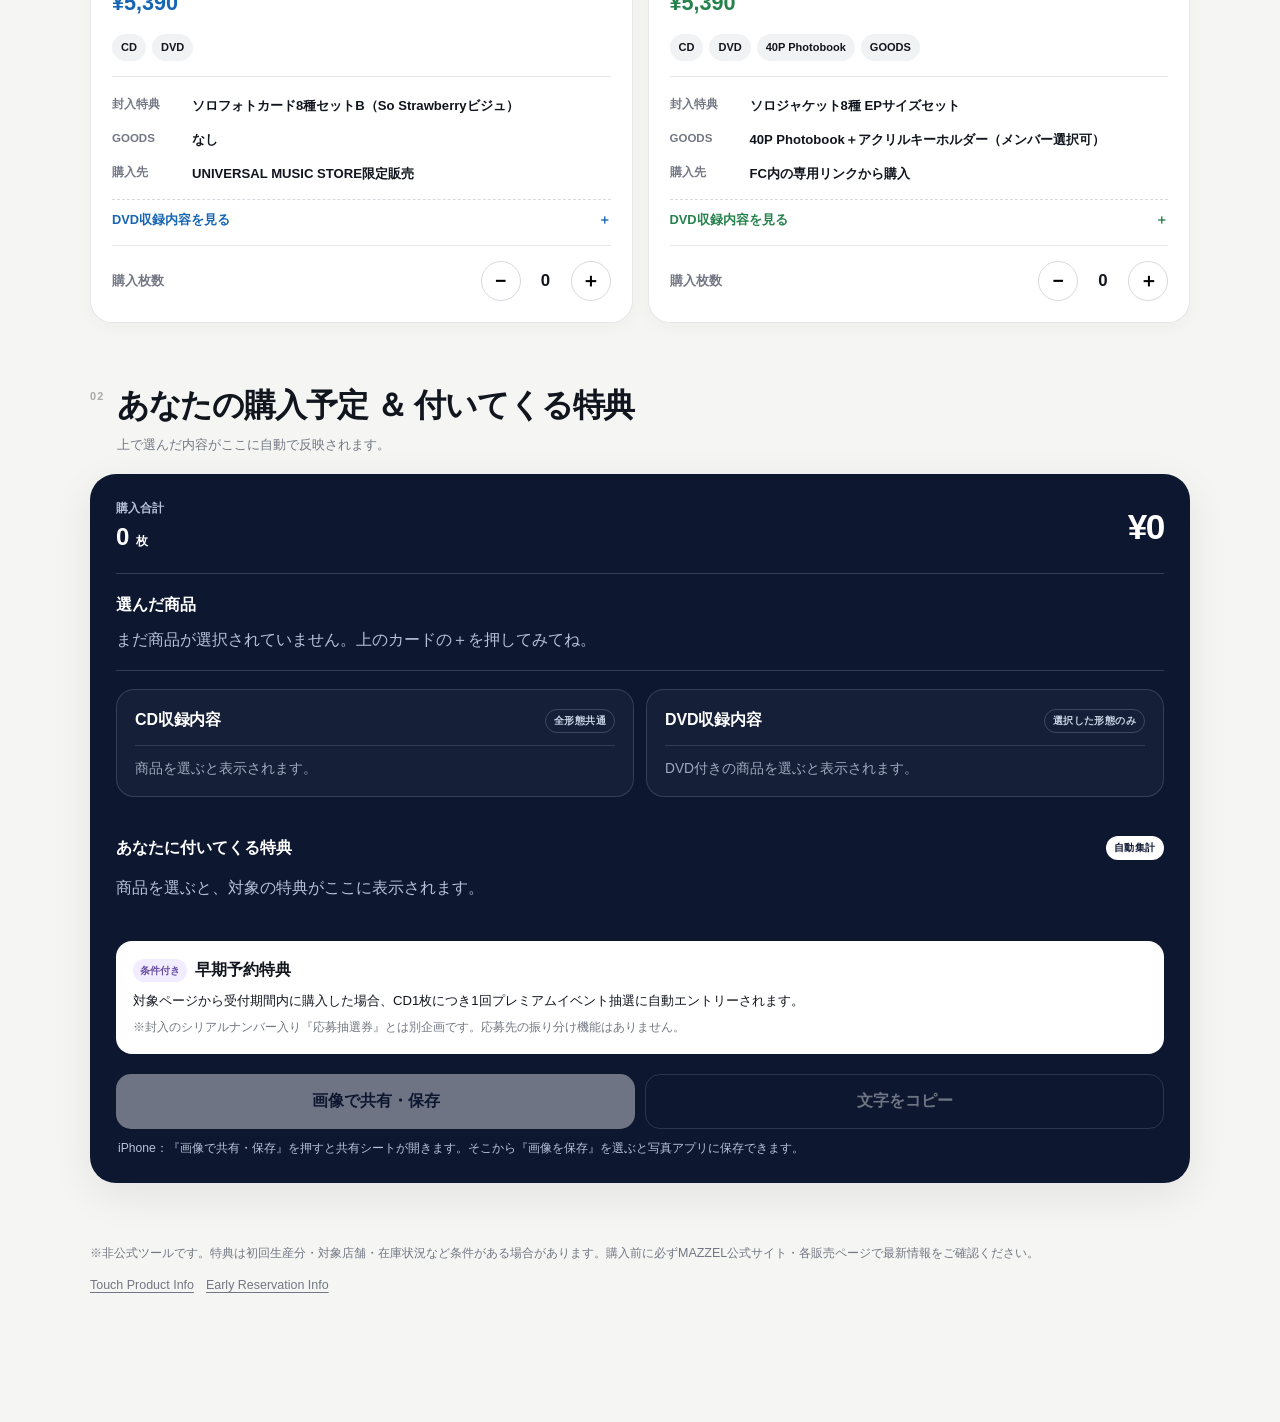
==== commit 1f29a8c9: "Add early reservation deadline labels" ====
--- a/index.html
+++ b/index.html
@@ -136,11 +136,11 @@
 
         <div class="conditional-box" id="earlyInfo">
           <div class="conditional-head">
-            <span class="conditional-tag" data-ja="条件付き" data-en="IF ELIGIBLE">条件付き</span>
-            <strong data-ja="早期予約特典" data-en="Early reservation bonus">早期予約特典</strong>
+            <span class="conditional-tag" id="earlyTag" data-ja="条件付き" data-en="IF ELIGIBLE">条件付き</span>
+            <strong id="earlyTitle" data-ja="早期予約特典" data-en="Early reservation bonus">早期予約特典</strong>
           </div>
           <p id="earlyEstimate" data-ja="対象ページから受付期間内に購入した場合、CD1枚につき1回プレミアムイベント抽選に自動エントリーされます。" data-en="If purchased from the eligible page during the entry period, each CD gives one automatic entry to the premium-event lottery.">対象ページから受付期間内に購入した場合、CD1枚につき1回プレミアムイベント抽選に自動エントリーされます。</p>
-          <p class="conditional-note" data-ja="※封入のシリアルナンバー入り『応募抽選券』とは別企画です。応募先の振り分け機能はありません。" data-en="This is separate from the serial-numbered lottery ticket enclosed in first-press copies. This simulator does not allocate entries by event or venue.">※封入のシリアルナンバー入り「応募抽選券」とは別企画です。応募先の振り分け機能はありません。</p>
+          <p class="conditional-note" id="earlyNote" data-ja="※封入のシリアルナンバー入り『応募抽選券』とは別企画です。応募先の振り分け機能はありません。" data-en="This is separate from the serial-numbered lottery ticket enclosed in first-press copies. This simulator does not allocate entries by event or venue.">※封入のシリアルナンバー入り「応募抽選券」とは別企画です。応募先の振り分け機能はありません。</p>
         </div>
 
         <div class="share-actions">
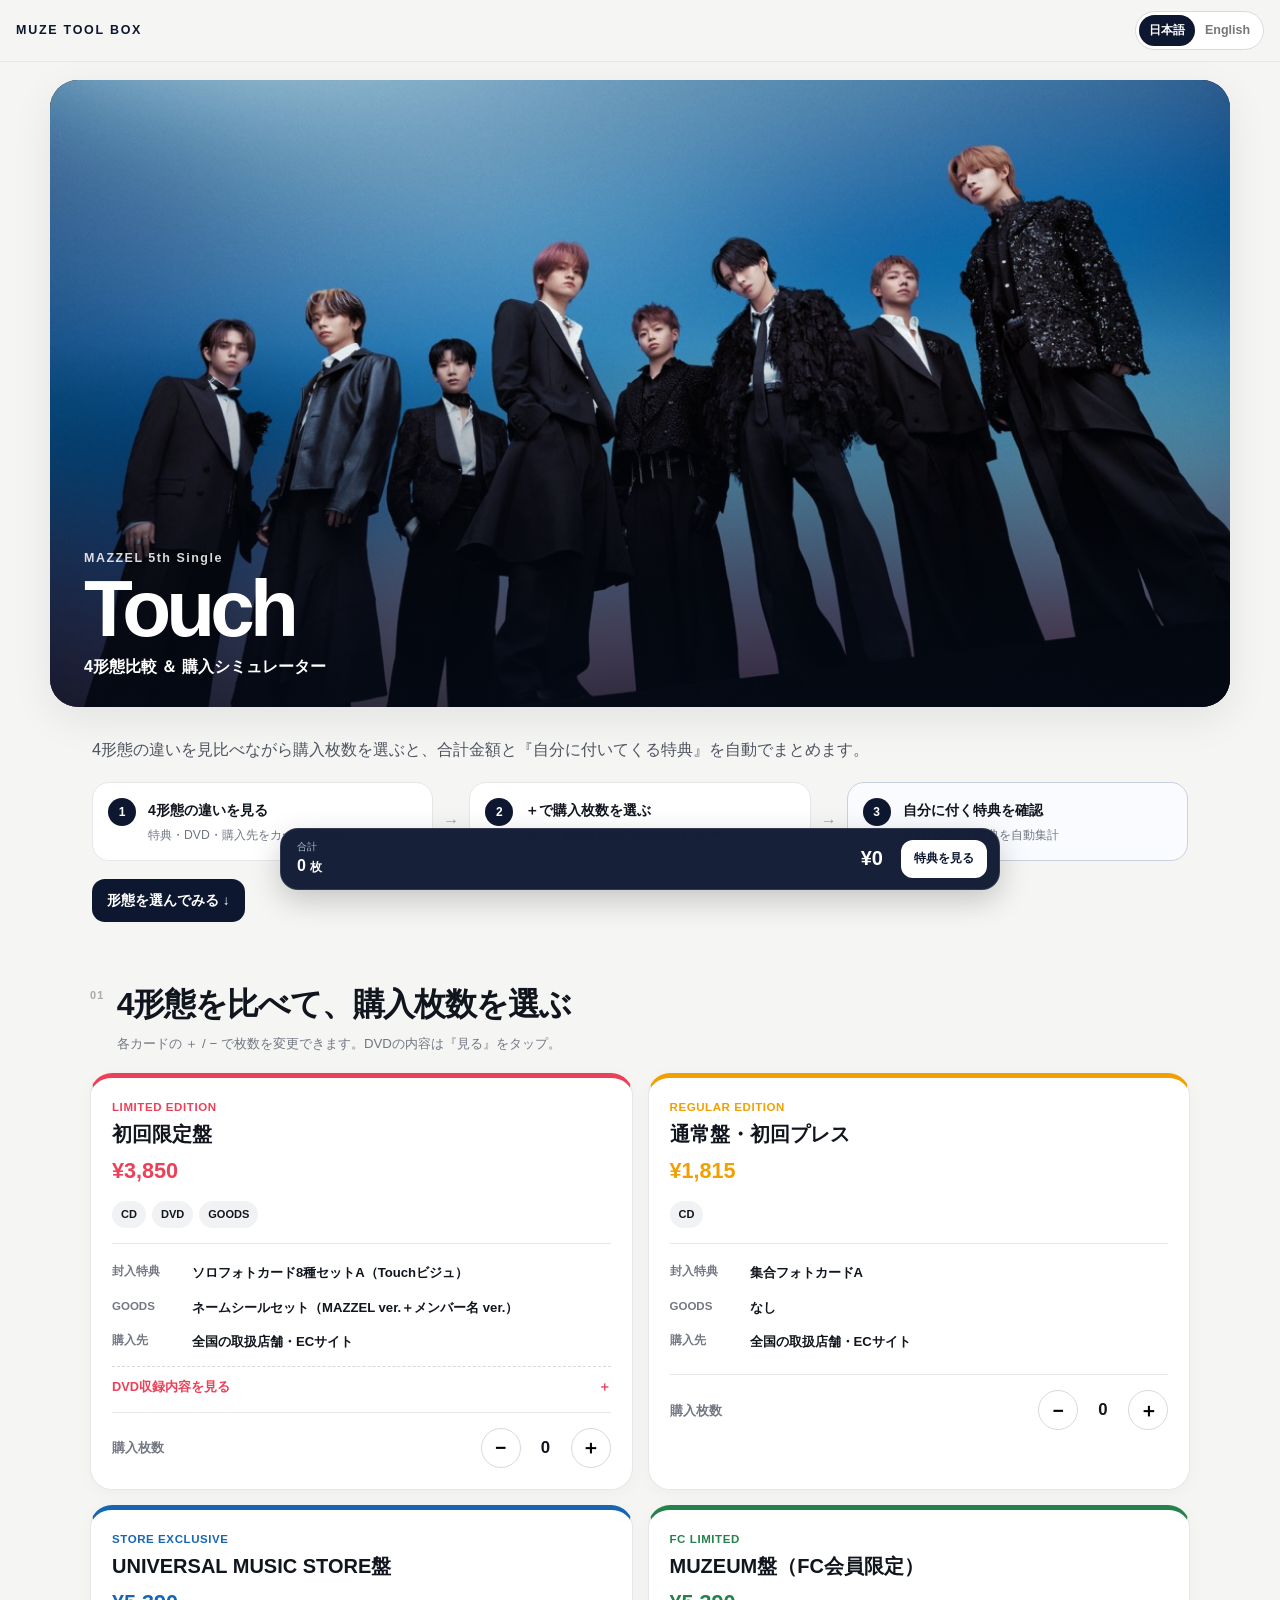
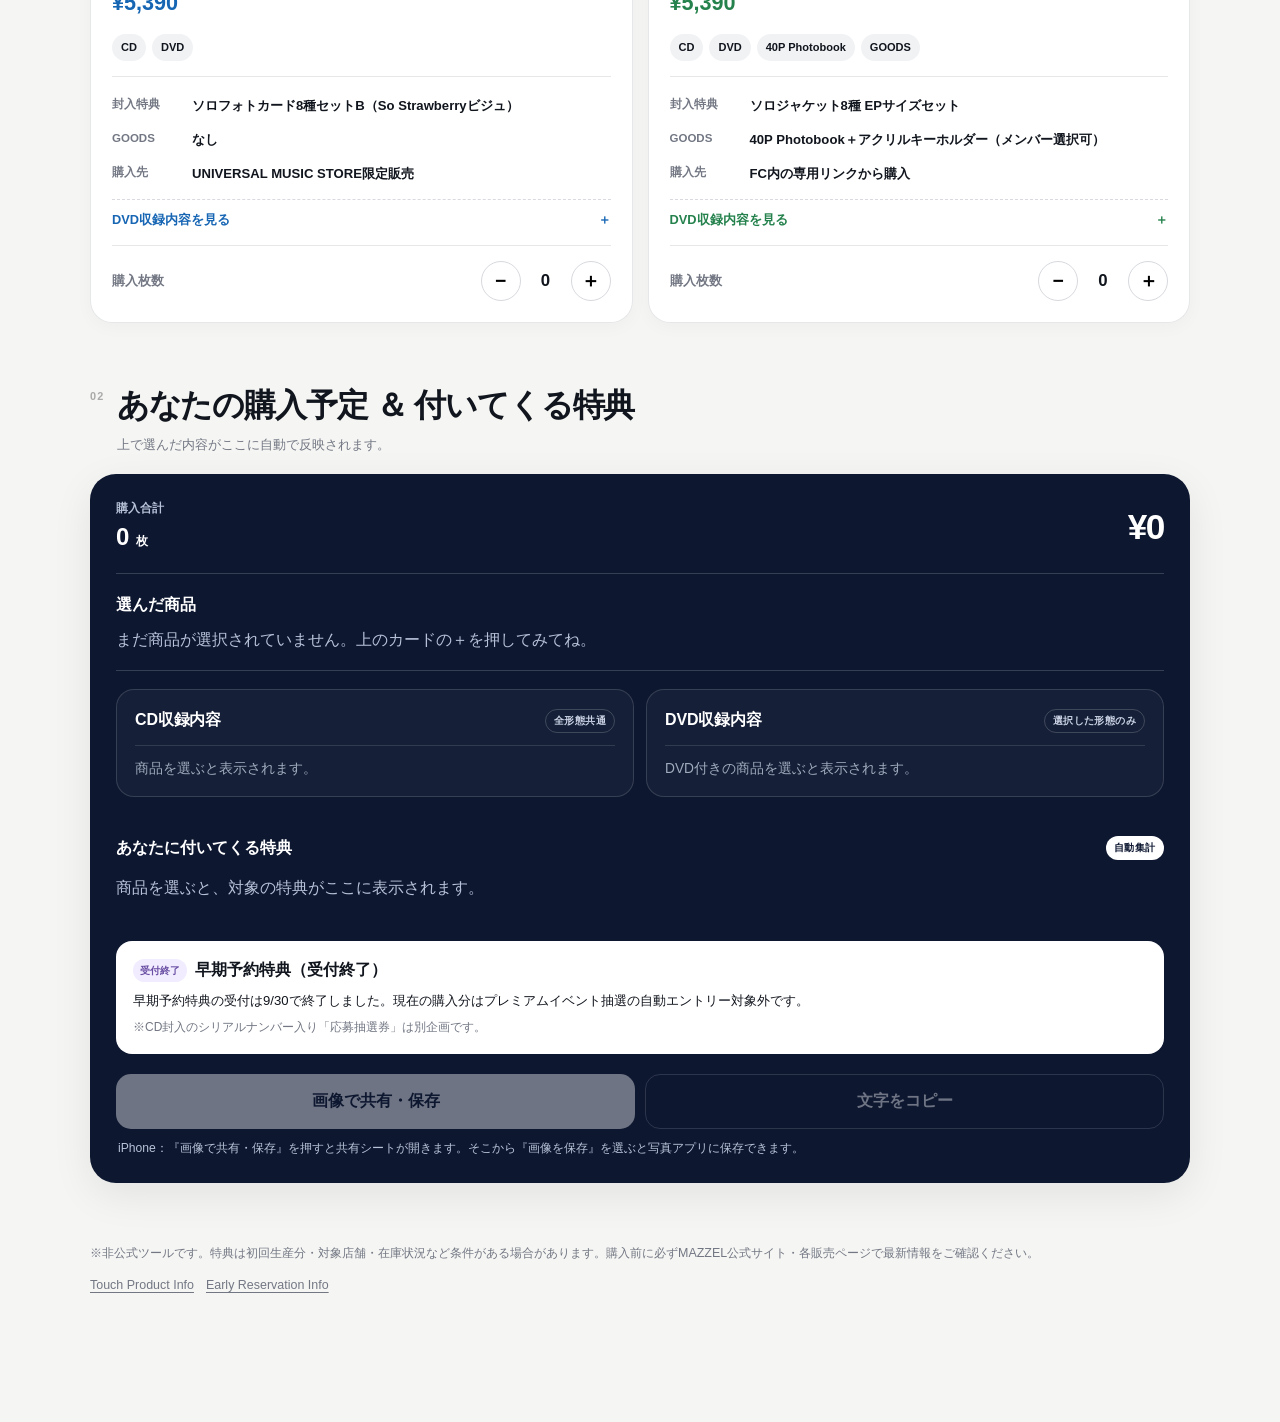
==== commit 1c886cd9: "ホーム画面から開いたときの「もどる」バーを読み込む Co-Authored-By: Claude Opus 5.5 <noreply@anthropic.com> Claude-Session: ht" ====
--- a/index.html
+++ b/index.html
@@ -7,6 +7,7 @@
   <title>MAZZEL “Touch” 4 Versions Guide & Purchase Simulator</title>
   <meta name="description" content="MAZZEL 5th Single “Touch” 4形態の比較・購入シミュレーター">
   <link rel="stylesheet" href="./styles.css">
+<script src="https://rikomuze.github.io/muze-tool-box/assets/app-back.js" defer></script>
 </head>
 <body>
   <header class="topbar">
